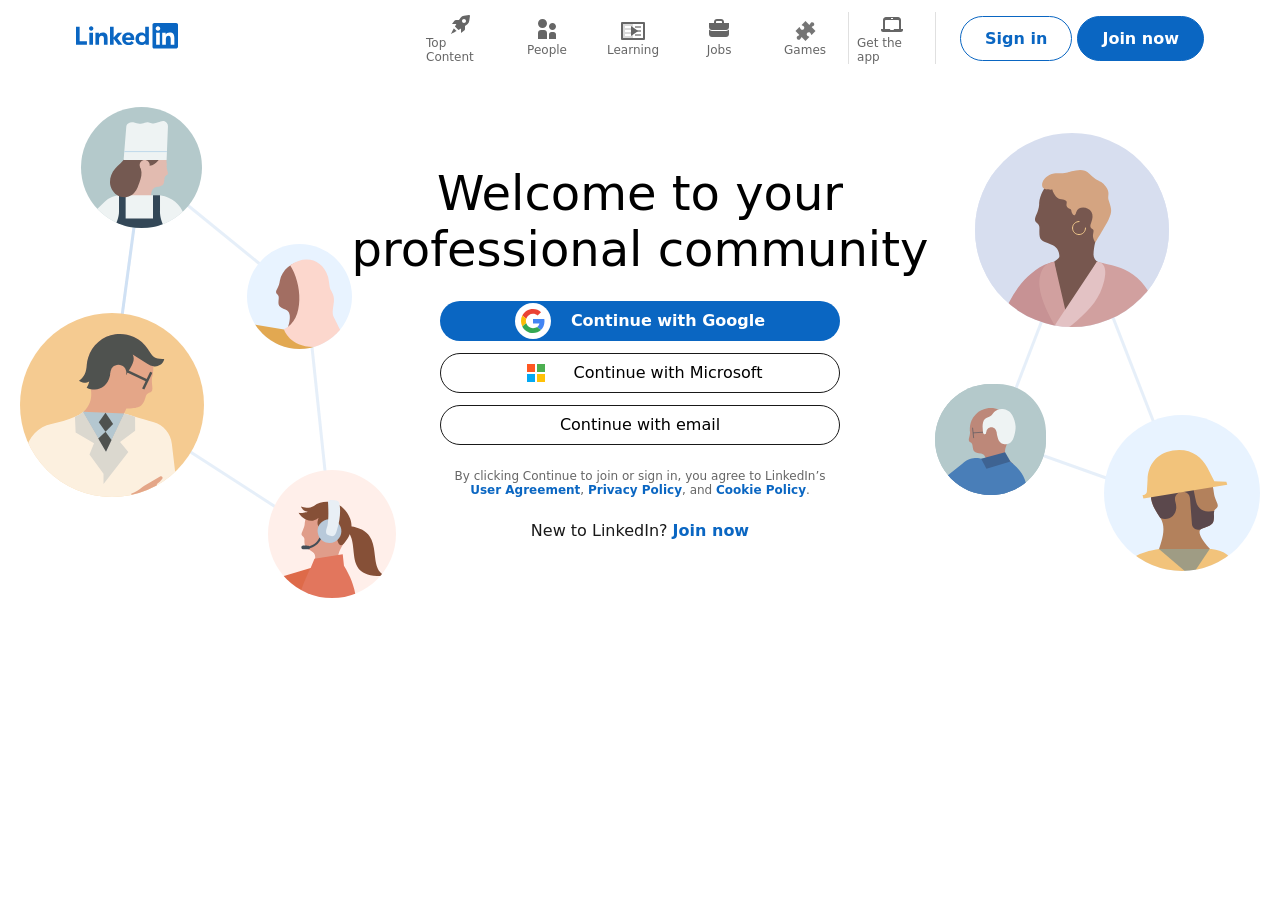
==== index.html @ 28aed693 "navbar and hero section created" ====
<!DOCTYPE html>
<html lang="en">

<head>
    <meta charset="UTF-8">
    <meta name="viewport" content="width=device-width, initial-scale=1.0">
    <title>Login Page</title>
    <link rel="stylesheet" href="style.css">
</head>

<body>
    <div id="header">
        <div id="navBar">
            <a href="#" id="logo">
                <svg xmlns="http://www.w3.org/2000/svg" xmlns:xlink="http://www.w3.org/1999/xlink" viewBox="0 0 84 21"
                    preserveAspectRatio="xMinYMin meet" version="1.1" focusable="false" aria-busy="false"
                    style="width: 102px;">
                    <g class="inbug" stroke="none" stroke-width="1" fill="none" fill-rule="evenodd">
                        <path
                            d="M19.479,0 L1.583,0 C0.727,0 0,0.677 0,1.511 L0,19.488 C0,20.323 0.477,21 1.333,21 L19.229,21 C20.086,21 21,20.323 21,19.488 L21,1.511 C21,0.677 20.336,0 19.479,0"
                            class="bug-text-color" transform="translate(63.000000, 0.000000)"></path>
                        <path
                            d="M82.479,0 L64.583,0 C63.727,0 63,0.677 63,1.511 L63,19.488 C63,20.323 63.477,21 64.333,21 L82.229,21 C83.086,21 84,20.323 84,19.488 L84,1.511 C84,0.677 83.336,0 82.479,0 Z M71,8 L73.827,8 L73.827,9.441 L73.858,9.441 C74.289,8.664 75.562,7.875 77.136,7.875 C80.157,7.875 81,9.479 81,12.45 L81,18 L78,18 L78,12.997 C78,11.667 77.469,10.5 76.227,10.5 C74.719,10.5 74,11.521 74,13.197 L74,18 L71,18 L71,8 Z M66,18 L69,18 L69,8 L66,8 L66,18 Z M69.375,4.5 C69.375,5.536 68.536,6.375 67.5,6.375 C66.464,6.375 65.625,5.536 65.625,4.5 C65.625,3.464 66.464,2.625 67.5,2.625 C68.536,2.625 69.375,3.464 69.375,4.5 Z"
                            class="background" fill="currentColor"></path>
                    </g>
                    <g class="linkedin-text">
                        <path
                            d="M60,18 L57.2,18 L57.2,16.809 L57.17,16.809 C56.547,17.531 55.465,18.125 53.631,18.125 C51.131,18.125 48.978,16.244 48.978,13.011 C48.978,9.931 51.1,7.875 53.725,7.875 C55.35,7.875 56.359,8.453 56.97,9.191 L57,9.191 L57,3 L60,3 L60,18 Z M54.479,10.125 C52.764,10.125 51.8,11.348 51.8,12.974 C51.8,14.601 52.764,15.875 54.479,15.875 C56.196,15.875 57.2,14.634 57.2,12.974 C57.2,11.268 56.196,10.125 54.479,10.125 L54.479,10.125 Z"
                            fill="currentColor"></path>
                        <path
                            d="M47.6611,16.3889 C46.9531,17.3059 45.4951,18.1249 43.1411,18.1249 C40.0001,18.1249 38.0001,16.0459 38.0001,12.7779 C38.0001,9.8749 39.8121,7.8749 43.2291,7.8749 C46.1801,7.8749 48.0001,9.8129 48.0001,13.2219 C48.0001,13.5629 47.9451,13.8999 47.9451,13.8999 L40.8311,13.8999 L40.8481,14.2089 C41.0451,15.0709 41.6961,16.1249 43.1901,16.1249 C44.4941,16.1249 45.3881,15.4239 45.7921,14.8749 L47.6611,16.3889 Z M45.1131,11.9999 C45.1331,10.9449 44.3591,9.8749 43.1391,9.8749 C41.6871,9.8749 40.9121,11.0089 40.8311,11.9999 L45.1131,11.9999 Z"
                            fill="currentColor"></path>
                        <polygon fill="currentColor"
                            points="38 8 34.5 8 31 12 31 3 28 3 28 18 31 18 31 13 34.699 18 38.241 18 34 12.533"></polygon>
                        <path
                            d="M16,8 L18.827,8 L18.827,9.441 L18.858,9.441 C19.289,8.664 20.562,7.875 22.136,7.875 C25.157,7.875 26,9.792 26,12.45 L26,18 L23,18 L23,12.997 C23,11.525 22.469,10.5 21.227,10.5 C19.719,10.5 19,11.694 19,13.197 L19,18 L16,18 L16,8 Z"
                            fill="currentColor"></path>
                        <path
                            d="M11,18 L14,18 L14,8 L11,8 L11,18 Z M12.501,6.3 C13.495,6.3 14.3,5.494 14.3,4.5 C14.3,3.506 13.495,2.7 12.501,2.7 C11.508,2.7 10.7,3.506 10.7,4.5 C10.7,5.494 11.508,6.3 12.501,6.3 Z"
                            fill="currentColor"></path>
                        <polygon fill="currentColor" points="3 3 0 3 0 18 9 18 9 15 3 15"></polygon>
                    </g>
                </svg>
            </a>
    
            <div class="nav_cta">
                <nav>
                    <ul>
                        <li>
                            <a href="">
                                <svg xmlns="http://www.w3.org/2000/svg" viewBox="0 0 24 24" id="rocket-medium"
                                    aria-hidden="true" role="none" data-supported-dps="24x24" fill="currentColor"
                                    focusable="false" aria-busy="false" height="24">
                                    <path
                                        d="M19.88 3.01l-4.9.72a4.71 4.71 0 00-3.18 1.84L9.98 7.99H7c-.63 0-1.22.3-1.6.8L3 11.99h4.35c-.43.77-.91 1.64-1.4 2.54l3.5 3.5c.91-.5 1.78-.98 2.55-1.42v4.38l3.2-2.4c.5-.38.8-.97.8-1.6v-3.02l2.4-1.8a4.672 4.672 0 001.84-3.18l.74-4.87c.08-.65-.47-1.2-1.12-1.12zM15 10.98c-1.1 0-2-.9-2-2s.9-2 2-2 2 .9 2 2-.9 2-2 2zm-10.04 5.4l2.65 2.65c-2.92 1.58-5.64 2.99-5.64 2.99s1.41-2.72 2.98-5.65z">
                                    </path>
                                </svg>
                                <span>Top Content</span>
                            </a>
                        </li>
    
                        <li>
                            <a href="">
                                <svg xmlns="http://www.w3.org/2000/svg" width="18" height="20" fill="none" focusable="false"
                                    aria-busy="false">
                                    <path
                                        d="M9 14v6H0v-6c0-1.7 1.3-3 3-3h3c1.7 0 3 1.3 3 3Zm5.5-3c1.9 0 3.5-1.6 3.5-3.5S16.4 4 14.5 4 11 5.6 11 7.5s1.6 3.5 3.5 3.5Zm1 2h-2c-1.4 0-2.5 1.1-2.5 2.5V20h7v-4.5c0-1.4-1.1-2.5-2.5-2.5ZM4.5 0C2 0 0 2 0 4.5S2 9 4.5 9 9 7 9 4.5 7 0 4.5 0Z"
                                        fill="currentColor"></path>
                                </svg>
                                <span>People</span>
                            </a>
                        </li>
    
                        <li>
                            <a href="">
                                <svg xmlns="http://www.w3.org/2000/svg" width="24" height="24" fill="none" focusable="false"
                                    aria-busy="false">
                                    <path fill-rule="evenodd" clip-rule="evenodd"
                                        d="M23 3H1a1 1 0 0 0-1 1v16a1 1 0 0 0 1 1h22a1 1 0 0 0 1-1V4a1 1 0 0 0-1-1ZM2 19h20V5H2v14Z"
                                        fill="currentColor"></path>
                                    <path fill-rule="evenodd" clip-rule="evenodd"
                                        d="M4 9h6V7H4v2Zm0 4h6v-2H4v2Zm0 4h6v-2H4v2Zm-2 2h10V5H2v14Z" fill="currentColor"
                                        fill-opacity=".25"></path>
                                    <path fill-rule="evenodd" clip-rule="evenodd"
                                        d="M14 9h6V7h-6v2Zm0 4h6v-2h-6v2Zm6 4h-6v-2h6v2Z" fill="currentColor"
                                        fill-opacity=".6">
                                    </path>
                                    <path fill-rule="evenodd" clip-rule="evenodd"
                                        d="M10 7.534v8.933a.28.28 0 0 0 .439.23l6.433-4.436A.307.307 0 0 0 17 12a.305.305 0 0 0-.128-.26l-6.433-4.437a.28.28 0 0 0-.439.23Z"
                                        fill="currentColor"></path>
                                </svg>
                                <span>Learning</span>
                            </a>
                        </li>
    
                        <li>
                            <a href="">
                                <svg xmlns="http://www.w3.org/2000/svg" width="20" height="18" fill="none" focusable="false"
                                    aria-busy="false">
                                    <path
                                        d="M15 4V3c0-1.7-1.3-3-3-3H8C6.3 0 5 1.3 5 3v1H0v4c0 1.7 1.3 3 3 3h14c1.7 0 3-1.3 3-3V4h-5ZM7 3c0-.6.4-1 1-1h4c.6 0 1 .4 1 1v1H7V3Zm10 9c1.2 0 2.3-.5 3-1.4V15c0 1.7-1.3 3-3 3H3c-1.7 0-3-1.3-3-3v-4.4c.7.9 1.8 1.4 3 1.4h14Z"
                                        fill="currentColor"></path>
                                </svg>
                                <span>Jobs</span>
                            </a>
                        </li>
    
                        <li>
                            <a href="">
                                <svg xmlns="http://www.w3.org/2000/svg" width="21" height="20" viewBox="0 0 21 20"
                                    fill="none" focusable="false" aria-busy="false">
                                    <path
                                        d="M12.3446 11.8441C12.718 11.4706 13.2378 11.2385 13.8081 11.2385C14.7569 11.2385 15.5543 11.8744 15.8015 12.7424C15.9328 13.2117 16.2305 13.6155 16.6191 13.8829L20.5 10.002L16.6191 6.12114L16.6797 6.03534C16.9471 5.68712 17.3256 5.42469 17.7597 5.30357C18.6277 5.05629 19.2636 4.25891 19.2636 3.31013C19.2636 2.73986 19.0314 2.22005 18.658 1.8466C18.2845 1.47314 17.7647 1.241 17.1944 1.241C16.2456 1.241 15.4483 1.87688 15.201 2.74491C15.0799 3.17892 14.8174 3.55742 14.4692 3.8249L14.3834 3.88546L10.4975 -0.000488281L6.61658 3.88041C6.8891 4.27405 7.28779 4.56676 7.75713 4.70302C8.62516 4.95031 9.26104 5.74768 9.26104 6.69646C9.26104 7.26673 9.02889 7.78654 8.65544 8.16C8.28198 8.53345 7.76218 8.7656 7.1919 8.7656C6.24312 8.7656 5.44575 8.12971 5.19846 7.26169C5.06725 6.79234 4.76949 6.38861 4.3809 6.12114L0.5 9.99699L4.3809 13.8779L4.32034 13.9637C4.05286 14.3119 3.67436 14.5743 3.24035 14.6954C2.37232 14.9427 1.73644 15.7401 1.73644 16.6889C1.73644 17.2592 1.96858 17.779 2.34204 18.1524C2.71549 18.5259 3.2353 18.758 3.80558 18.758C4.75435 18.758 5.55173 18.1221 5.79902 17.2541C5.92014 16.8201 6.18256 16.4416 6.53078 16.1741L6.61658 16.1136L10.4975 19.9945L14.3784 16.1136C14.1059 15.7199 13.7072 15.4272 13.2378 15.291C12.3698 15.0437 11.7339 14.2463 11.7339 13.2975C11.7339 12.7272 11.9661 12.2074 12.3395 11.834L12.3446 11.8441Z"
                                        fill="currentColor" fill-opacity=".9"></path>
                                </svg>
                                <span>Games</span>
                            </a>
                        </li>
    
                        <li>
                            <a href="">
                                <svg xmlns="http://www.w3.org/2000/svg" viewBox="0 0 24 24" id="laptop-medium"
                                    data-supported-dps="24x24" fill="currentColor" focusable="false" class="lazy-loaded"
                                    aria-busy="false">
                                    <path
                                        d="M21 17V8c0-1.66-1.34-3-3-3H6C4.34 5 3 6.34 3 8v9H1v1c0 1.1.9 2 2 2h18c1.1 0 2-.9 2-2v-1h-2zM11 6h2v1h-2V6zm8 11h-5c0 .55-.45 1-1 1h-2c-.55 0-1-.45-1-1H5V9c0-.55.45-1 1-1h12c.55 0 1 .45 1 1v8z">
                                    </path>
                                </svg>
                                <span>Get the app</span>
                            </a>
                        </li>
                    </ul>
                </nav>
    
                <div class="ctaButtons">
                    <a href="">
                        <button class="signinBtn">Sign in</button>
                    </a>
                    <a href="">
                        <button class="joinBtn">Join now</button>
                    </a>
                </div>
            </div>
        </div>
    </div>

    <main>
        <section id="heroSection">
            <div class="heroContent">
                <h1>Welcome to your professional community</h1>

                <ul class="loginButtons">
                    <li>
                        <a href="">
                            <button>
                                <div class="googleIcon">
                                    <svg version="1.1" xmlns="http://www.w3.org/2000/svg" viewBox="0 0 48 48"
                                        class="LgbsSe-Bz112c">
                                        <g>
                                            <path fill="#EA4335"
                                                d="M24 9.5c3.54 0 6.71 1.22 9.21 3.6l6.85-6.85C35.9 2.38 30.47 0 24 0 14.62 0 6.51 5.38 2.56 13.22l7.98 6.19C12.43 13.72 17.74 9.5 24 9.5z">
                                            </path>
                                            <path fill="#4285F4"
                                                d="M46.98 24.55c0-1.57-.15-3.09-.38-4.55H24v9.02h12.94c-.58 2.96-2.26 5.48-4.78 7.18l7.73 6c4.51-4.18 7.09-10.36 7.09-17.65z">
                                            </path>
                                            <path fill="#FBBC05"
                                                d="M10.53 28.59c-.48-1.45-.76-2.99-.76-4.59s.27-3.14.76-4.59l-7.98-6.19C.92 16.46 0 20.12 0 24c0 3.88.92 7.54 2.56 10.78l7.97-6.19z">
                                            </path>
                                            <path fill="#34A853"
                                                d="M24 48c6.48 0 11.93-2.13 15.89-5.81l-7.73-6c-2.15 1.45-4.92 2.3-8.16 2.3-6.26 0-11.57-4.22-13.47-9.91l-7.98 6.19C6.51 42.62 14.62 48 24 48z">
                                            </path>
                                            <path fill="none" d="M0 0h48v48H0z"></path>
                                        </g>
                                    </svg>
                                </div>
                                <span>Continue with Google</span>
                            </button>
                        </a>
                    </li>
                    
                    <li>
                        <a href="">
                            <button>
                                <div class="googleIcon">
                                    <svg xmlns="http://www.w3.org/2000/svg" x="0px" y="0px" width="100" height="100"
                                        viewBox="0 0 48 48">
                                        <path fill="#ff5722" d="M6 6H22V22H6z" transform="rotate(-180 14 14)"></path>
                                        <path fill="#4caf50" d="M26 6H42V22H26z" transform="rotate(-180 34 14)"></path>
                                        <path fill="#ffc107" d="M26 26H42V42H26z" transform="rotate(-180 34 34)"></path>
                                        <path fill="#03a9f4" d="M6 26H22V42H6z" transform="rotate(-180 14 34)"></path>
                                    </svg>
                                </div>
                                <span>Continue with Microsoft</span>
                            </button>
                        </a>
                    </li>
    
                    <li>
                        <a href="">
                            <button>
                                <span>Continue with email</span>
                            </button>
                        </a>
                    </li>
                </ul>

                <p class="policyTxt">By clicking Continue to join or sign in, you agree to LinkedIn’s <a href="">User Agreement</a>, <a href="">Privacy Policy</a>, and <a href="">Cookie Policy</a>.</p>
 
                <p class="joinNowTxt">New to LinkedIn? <a href="">Join now</a></p>
            </div>
        </section>
    </main>
</body>

</html>
---- style.css ----
* {
    margin: 0;
    padding: 0;
    box-sizing: border-box;
    font-family: system-ui, -apple-system, BlinkMacSystemFont, 'Segoe UI', Roboto, Oxygen, Ubuntu, Cantarell, 'Open Sans', 'Helvetica Neue', sans-serif;
}

body a {
    text-decoration: none;
}

:root {
    --blue: #0a66c2;
    --blue-hover: #004182;
    --blue-light: #e8f3ff;
    --bg: #f3f2ef;
    --surface: #ffffff;
    --border: #e0e0e0;
    --text: #191919;
    --text-muted: #666666;
    --error: #cc1016;
    --success: #057642;
}

#logo {
    color: var(--blue);
}

#header {
    display: flex;
    align-items: center;
    justify-content: center;
    position: fixed;
    top: 0;
    width: 100vw;
    z-index: 99;
    background-color: var(--surface);
    overflow: hidden;
}

#navBar {
    padding: 12px 0px 16px;
    width: 1128px;
    display: flex;
    align-items: center;
    justify-content: space-between;
}

nav {
    display: flex;
}

nav ul {
    display: flex;
    align-items: center;
    list-style: none;
}

nav ul a svg {
    height: 24px;
    align-self: center;
}

nav ul a {
    display: flex;
    align-items: center;
    justify-content: center;
    flex-direction: column;
    margin: 0px 8px;
    height: 52px;
    width: 70px;
    color: var(--text-muted);
    cursor: pointer;
}

nav ul a:hover {
    color: var(--text);
}

nav ul li:last-child {
    border-left: 1px solid var(--border);
    border-right: 1px solid var(--border);
}

nav li span {
    font-size: 12px;
}

.nav_cta {
    display: flex;
    align-items: center;
}

.ctaButtons {
    margin-left: 24px;
}

.ctaButtons button {
    padding: 12px 24px;
    border-radius: 24px;
    border: 1px solid var(--blue);
    color: var(--blue);
    background-color: var(--surface);
    font-weight: 600;
    font-size: 16px;
    cursor: pointer;
}

.ctaButtons .joinBtn {
    background-color: var(--blue);
    color: var(--surface);
}

.ctaButtons .joinBtn:hover {
    background-color: var(--blue-hover);
}

.ctaButtons .signinBtn:hover {
    background-color: var(--blue-light);
}

main {
    width: 100%;
    margin-top: 80px;
}

#heroSection {
    display: flex;
    flex-direction: column;
    justify-content: center;
    align-items: center;
    min-height: 544px;
    background-image: url(/Assets/heroImgLeft.svg), url(/Assets/heroImgRight.svg);
    background-repeat: no-repeat, no-repeat;
    background-position: 20px center, calc(100% - 20px) center;
}

.heroContent {
    display: flex;
    align-items: center;
    justify-content: center;
    flex-direction: column;
    gap: 24px;
    width: 50%;
    padding: 0 30px;
}

.heroContent h1 {
    font-size: 48px;
    text-align: center;
    font-weight: 400;
}

#heroSection ul {
    list-style: none;
    display: flex;
    flex-direction: column;
    gap: 12px;
}

#heroSection ul li button {
    width: 400px;
    height: 40px;
    font-size: 16px;
    display: flex;
    align-items: center;
    justify-content: center;
    gap: 20px;
    background-color: var(--surface);
    border-radius: 24px;
    border: 1px solid var(--text);
}

#heroSection ul li:first-child button {
    background-color: var(--blue);
    color: var(--surface);
    font-weight: 600;
    border: none;
}

.googleIcon {
    background-color: var(--surface);
    border-radius: 50%;
    width: 36px;
    height: 36px;
    display: flex;
    align-items: center;
    justify-content: center;
}

#heroSection ul li button svg {
    width: 24px;
    height: 24px;
}

.policyTxt {
    font-size: 12px;
    width: 400px;
    text-align: center;
    color: var(--text-muted);
}

.joinNowTxt {
    font-size: 16px;
    width: 400px;
    text-align: center;
    color: var(--text);
}

.policyTxt a,
.joinNowTxt a {
    color: var(--blue);
    font-weight: 600;
}

.policyTxt a:hover,
.joinNowTxt a:hover {
    text-decoration: underline;
}
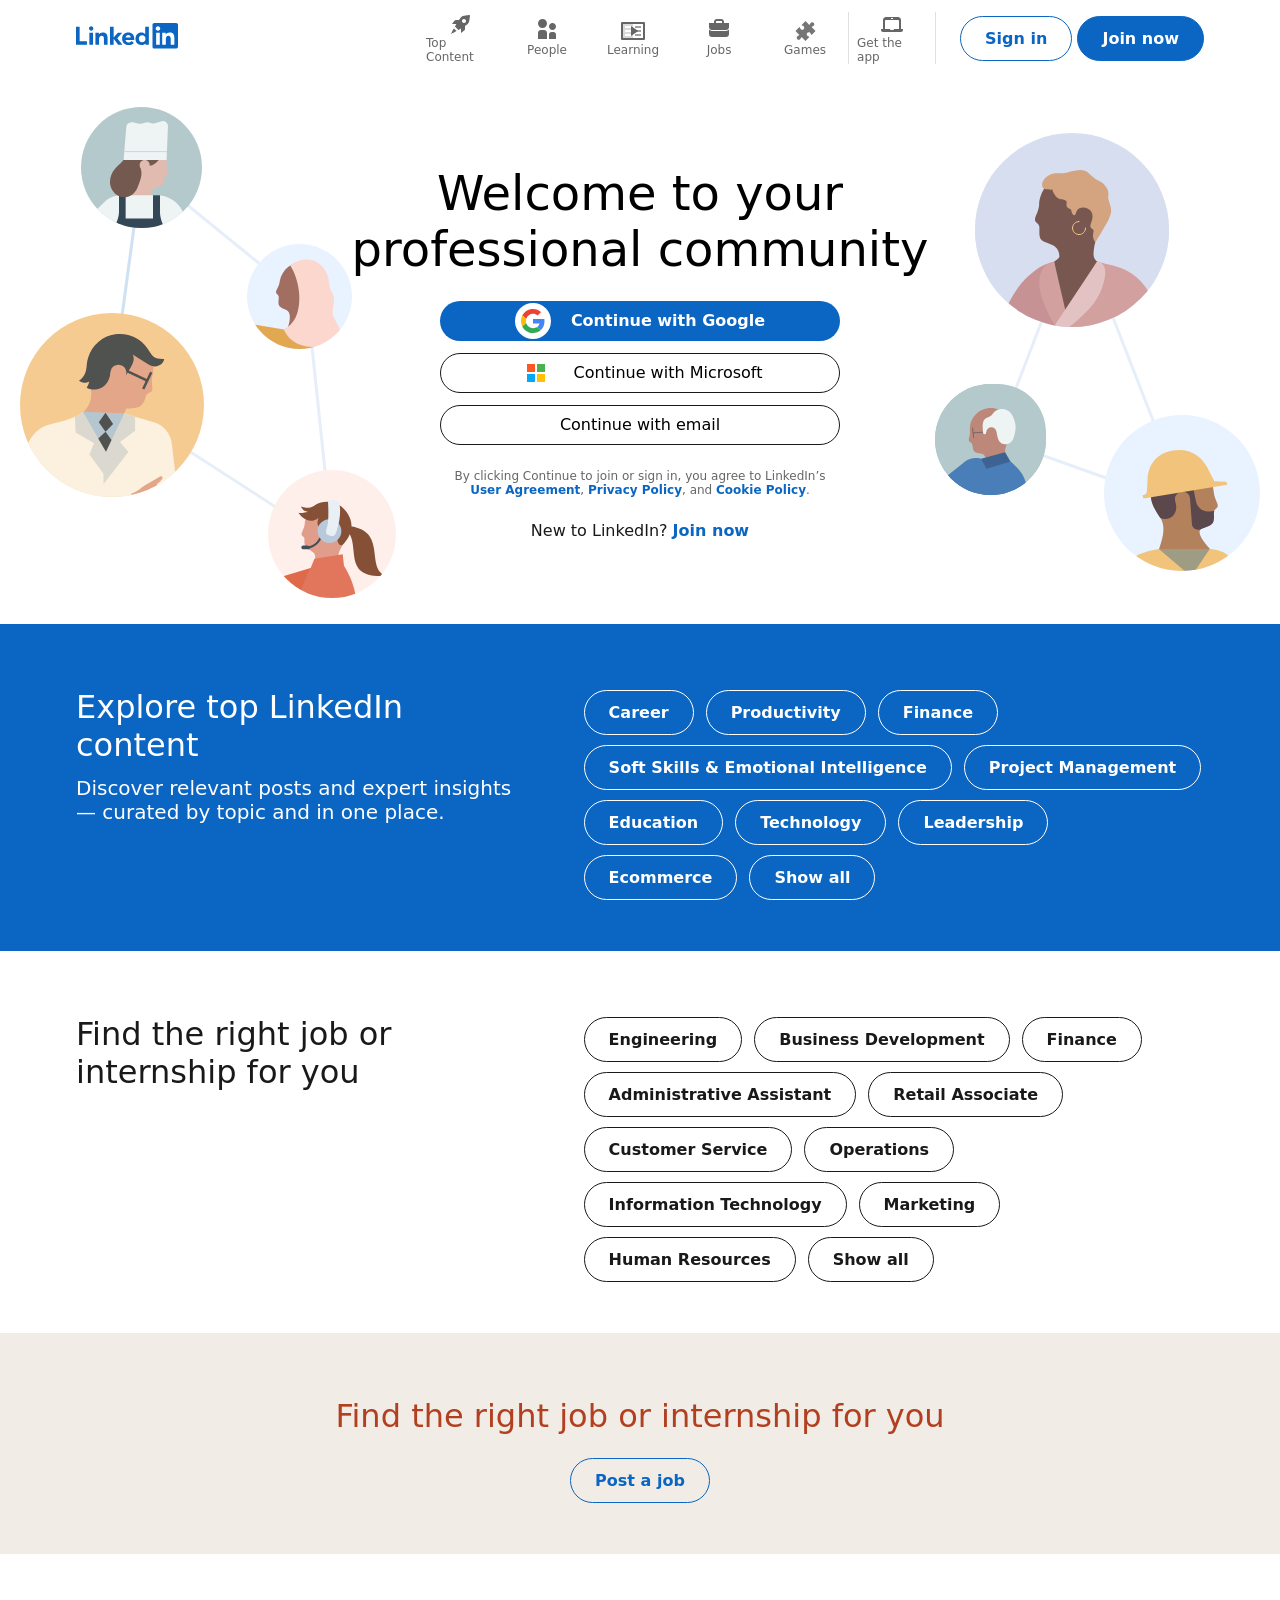
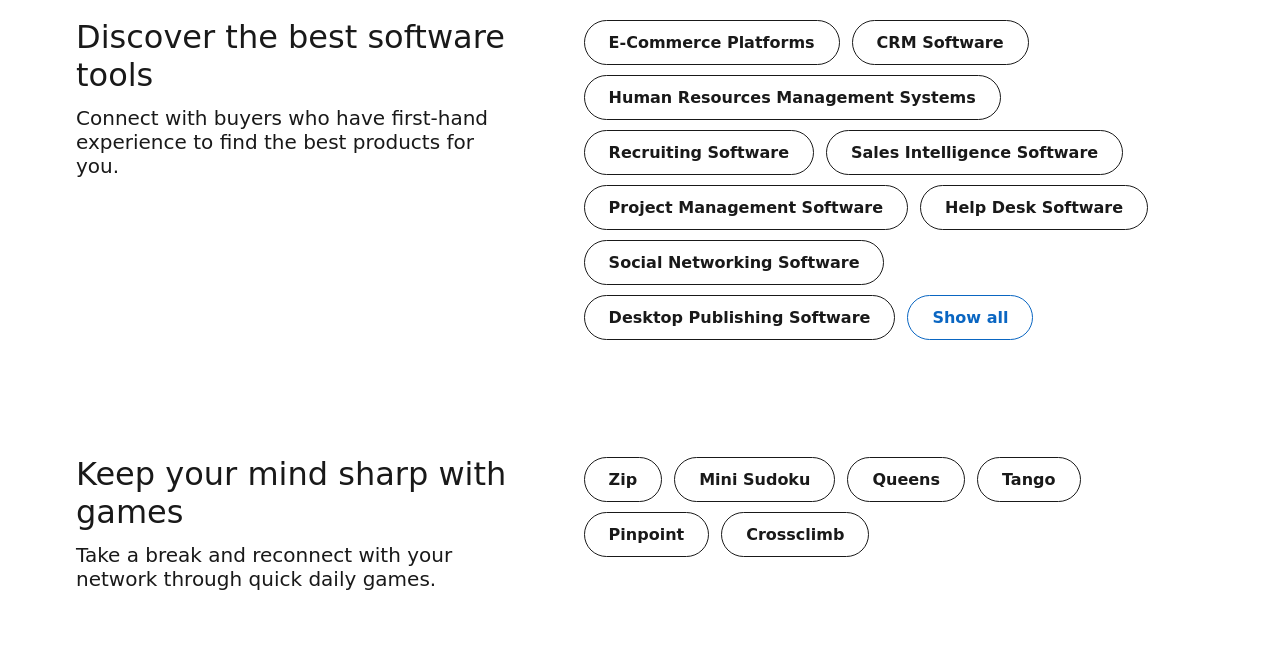
==== commit 6f1a02f9: "some more section added in login page" ====
--- a/index.html
+++ b/index.html
@@ -133,10 +133,10 @@
                 </nav>
     
                 <div class="ctaButtons">
-                    <a href="">
+                    <a href="/Dashboard/dashboard.html">
                         <button class="signinBtn">Sign in</button>
                     </a>
-                    <a href="">
+                    <a href="/Dashboard/dashboard.html">
                         <button class="joinBtn">Join now</button>
                     </a>
                 </div>
@@ -209,6 +209,97 @@
                 <p class="joinNowTxt">New to LinkedIn? <a href="">Join now</a></p>
             </div>
         </section>
+
+        <section id="exploreSecion" class="catogriesSection">
+            <div class="catContent">
+                <div class="catHeadings">
+                    <h2>Explore top LinkedIn content</h2>
+                    <p>Discover relevant posts and expert insights — curated by topic and in one place.</p>
+                </div>
+    
+                <div class="topicPills">
+                    <a href="#"><span>Career</span></a>
+                    <a href="#"><span>Productivity</span></a>
+                    <a href="#"><span>Finance</span></a>
+                    <a href="#"><span>Soft Skills & Emotional Intelligence</span></a>
+                    <a href="#"><span>Project Management</span></a>
+                    <a href="#"><span>Education</span></a>
+                    <a href="#"><span>Technology</span></a>
+                    <a href="#"><span>Leadership</span></a>
+                    <a href="#"><span>Ecommerce</span></a>
+                    <a href="#"><span>Show all</span></a>
+                </div>
+            </div>
+        </section>
+
+        <section id="findJobSecion" class="catogriesSection">
+            <div class="catContent">
+                <div class="catHeadings">
+                    <h2>Find the right job or internship for you</h2>
+                </div>
+    
+                <div class="topicPills">
+                    <a href="#"><span>Engineering</span></a>
+                    <a href="#"><span>Business Development</span></a>
+                    <a href="#"><span>Finance</span></a>
+                    <a href="#"><span>Administrative Assistant</span></a>
+                    <a href="#"><span>Retail Associate</span></a>
+                    <a href="#"><span>Customer Service</span></a>
+                    <a href="#"><span>Operations</span></a>
+                    <a href="#"><span>Information Technology</span></a>
+                    <a href="#"><span>Marketing</span></a>
+                    <a href="#"><span>Human Resources</span></a>
+                    <a href="#"><span>Show all</span></a>
+                </div>
+            </div>
+        </section>
+
+        <section id="postJobSection">
+            <div class="postJobContent">
+                <h2>Find the right job or internship for you</h2>
+                <a href="#"><span>Post a job</span></a>
+            </div>
+        </section>
+
+        <section id="toolsSecion" class="catogriesSection">
+            <div class="catContent">
+                <div class="catHeadings">
+                    <h2>Discover the best software tools</h2>
+                    <p>Connect with buyers who have first-hand experience to find the best products for you.</p>
+                </div>
+    
+                <div class="topicPills">
+                    <a href="#"><span>E-Commerce Platforms</span></a>
+                    <a href="#"><span>CRM Software</span></a>
+                    <a href="#"><span>Human Resources Management Systems</span></a>
+                    <a href="#"><span>Recruiting Software</span></a>
+                    <a href="#"><span>Sales Intelligence Software</span></a>
+                    <a href="#"><span>Project Management Software</span></a>
+                    <a href="#"><span>Help Desk Software</span></a>
+                    <a href="#"><span>Social Networking Software</span></a>
+                    <a href="#"><span>Desktop Publishing Software</span></a>
+                    <a href="#"><span>Show all</span></a>
+                </div>
+            </div>
+        </section>
+
+        <section id="gamesSecion" class="catogriesSection">
+            <div class="catContent">
+                <div class="catHeadings">
+                    <h2>Keep your mind sharp with games</h2>
+                    <p>Take a break and reconnect with your network through quick daily games.</p>
+                </div>
+    
+                <div class="topicPills">
+                    <a href="#"><span>Zip</span></a>
+                    <a href="#"><span>Mini Sudoku</span></a>
+                    <a href="#"><span>Queens</span></a>
+                    <a href="#"><span>Tango</span></a>
+                    <a href="#"><span>Pinpoint</span></a>
+                    <a href="#"><span>Crossclimb</span></a>
+                </div>
+            </div>
+        </section>
     </main>
 </body>
 
--- a/style.css
+++ b/style.css
@@ -13,13 +13,12 @@
     --blue: #0a66c2;
     --blue-hover: #004182;
     --blue-light: #e8f3ff;
-    --bg: #f3f2ef;
+    --bg: #f1ece5;
     --surface: #ffffff;
     --border: #e0e0e0;
     --text: #191919;
     --text-muted: #666666;
-    --error: #cc1016;
-    --success: #057642;
+    --red-text: #b24020 ;
 }
 
 #logo {
@@ -216,4 +215,110 @@
 .policyTxt a:hover,
 .joinNowTxt a:hover {
     text-decoration: underline;
-}+}
+
+.catContent{
+    display: flex;
+    align-items: baseline;
+    justify-content: space-between;
+    max-width: 1128px;
+    margin: auto;
+    padding: 64px 0;
+    flex-wrap: wrap;
+    font-size: 16px;
+}
+
+.catogriesSection{
+    background-color: var(--surface);
+    color: var(--text);
+}
+
+#exploreSecion{
+    background-color: var(--blue);
+    color: var(--surface);
+}
+
+.catHeadings{
+    width: 45%;
+    padding-right: 72px;
+}
+
+.catHeadings > h2{
+    font-size: 32px;
+    font-weight: 400;
+}
+
+.catHeadings > p{
+    font-size: 20px;
+    margin-top: 12px;
+}
+
+.topicPills{
+    width: 55%;
+    display: flex;
+    flex-wrap: wrap;
+    row-gap: 36px;
+    column-gap: 12px;
+}
+
+.topicPills span{
+    padding: 12px 24px;
+    border: 1px solid var(--text);
+    border-radius: 24px;
+    color: var(--text);
+    font-weight: 600;
+}
+
+#exploreSecion span{
+    color: var(--surface);
+    border-color: var(--surface);
+}
+
+.topicPills span:hover{
+    background-color: rgba(0, 0, 0, 0.04);
+    color: var(--text);
+    text-shadow: 0 0 0.6px currentColor;
+}
+
+#exploreSecion span:hover{
+    background-color: rgba(255, 255, 255, 0.1);
+}
+
+#postJobSection{
+    background-color: var(--bg);
+}
+
+.postJobContent{
+    margin: auto;
+    max-width: 1128px;
+    display: flex;
+    justify-content: center;
+    align-items: center;
+    flex-direction: column;
+    padding: 64px 0;
+    gap: 36px;
+}
+
+.postJobContent h2{
+    font-size: 32px;
+    color: var(--red-text);
+    font-weight: 400;
+}
+
+.postJobContent span{
+    padding: 12px 24px;
+    border: 1px solid var(--blue);
+    border-radius: 24px;
+    color: var(--blue);
+    font-weight: 600;
+}
+
+.postJobContent span:hover{
+    background-color: var(--blue-light);
+}
+
+#toolsSecion .topicPills a:last-child span{
+    color: var(--blue);
+    border-color: var(--blue);
+}
+
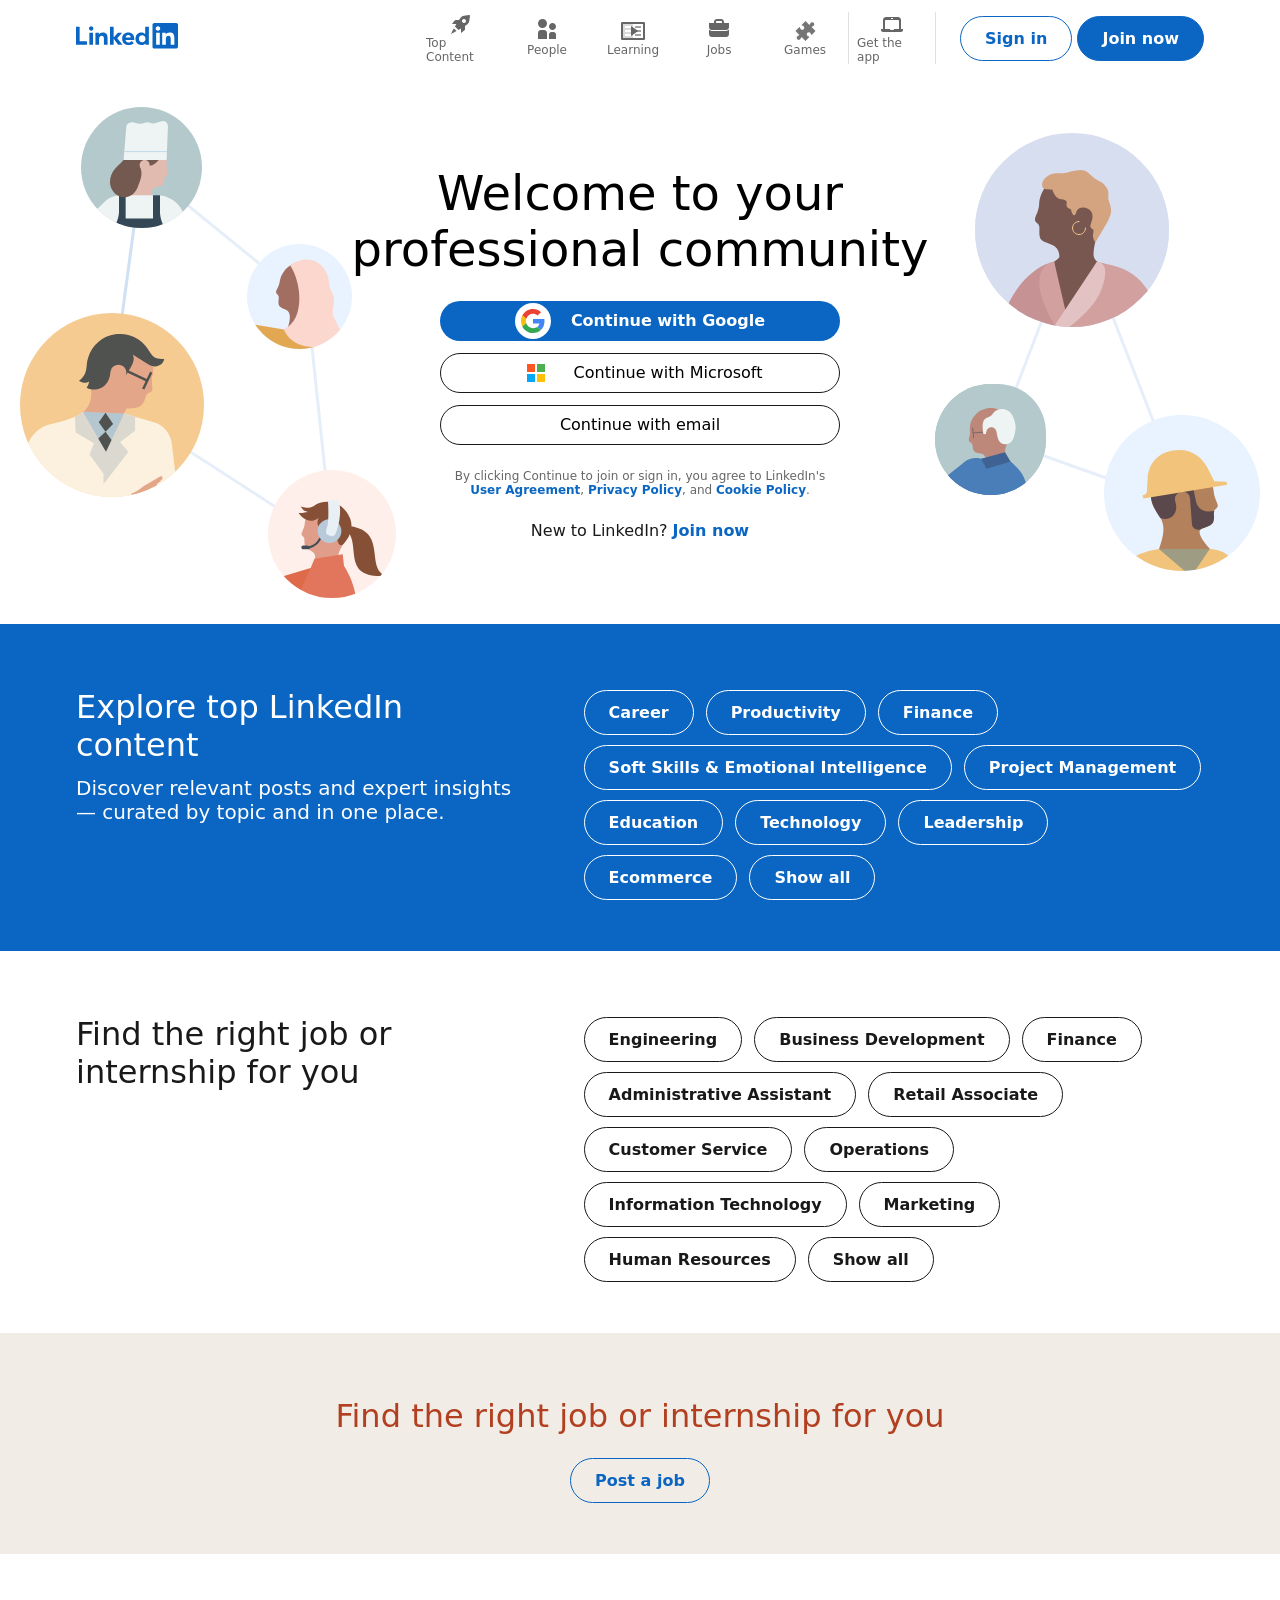
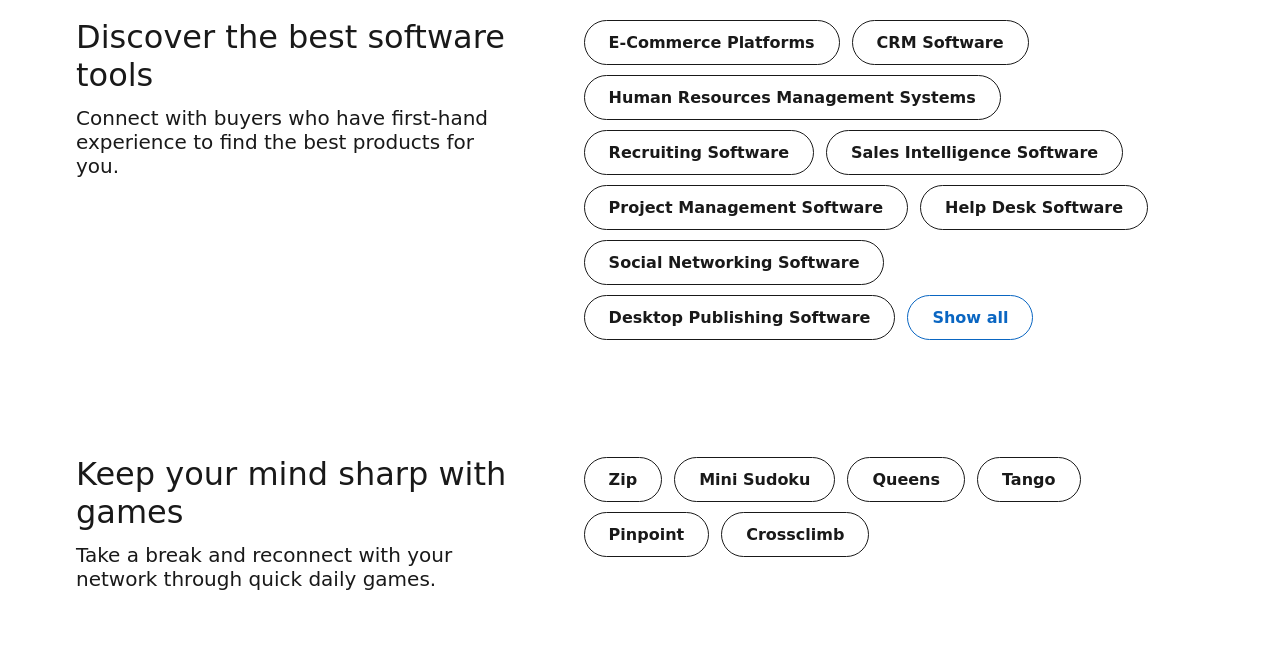
==== commit f639bdfc: "join now page created" ====
--- a/index.html
+++ b/index.html
@@ -133,10 +133,10 @@
                 </nav>
     
                 <div class="ctaButtons">
-                    <a href="/Dashboard/dashboard.html">
+                    <a href="./Dashboard/dashboard.html">
                         <button class="signinBtn">Sign in</button>
                     </a>
-                    <a href="/Dashboard/dashboard.html">
+                    <a href="./Join now page/signUpPage.html">
                         <button class="joinBtn">Join now</button>
                     </a>
                 </div>
@@ -151,7 +151,7 @@
 
                 <ul class="loginButtons">
                     <li>
-                        <a href="">
+                        <a href="./Dashboard/dashboard.html">
                             <button>
                                 <div class="googleIcon">
                                     <svg version="1.1" xmlns="http://www.w3.org/2000/svg" viewBox="0 0 48 48"
@@ -179,7 +179,7 @@
                     </li>
                     
                     <li>
-                        <a href="">
+                        <a href="./Dashboard/dashboard.html">
                             <button>
                                 <div class="googleIcon">
                                     <svg xmlns="http://www.w3.org/2000/svg" x="0px" y="0px" width="100" height="100"
@@ -196,7 +196,7 @@
                     </li>
     
                     <li>
-                        <a href="">
+                        <a href="./Dashboard/dashboard.html">
                             <button>
                                 <span>Continue with email</span>
                             </button>
@@ -204,9 +204,9 @@
                     </li>
                 </ul>
 
-                <p class="policyTxt">By clicking Continue to join or sign in, you agree to LinkedIn’s <a href="">User Agreement</a>, <a href="">Privacy Policy</a>, and <a href="">Cookie Policy</a>.</p>
+                <p class="policyTxt">By clicking Continue to join or sign in, you agree to LinkedIn's <a href="">User Agreement</a>, <a href="">Privacy Policy</a>, and <a href="">Cookie Policy</a>.</p>
  
-                <p class="joinNowTxt">New to LinkedIn? <a href="">Join now</a></p>
+                <p class="joinNowTxt">New to LinkedIn? <a href="./Join now page/signUpPage.html">Join now</a></p>
             </div>
         </section>
 
--- a/style.css
+++ b/style.css
@@ -168,6 +168,7 @@
     background-color: var(--surface);
     border-radius: 24px;
     border: 1px solid var(--text);
+    cursor: pointer;
 }
 
 #heroSection ul li:first-child button {
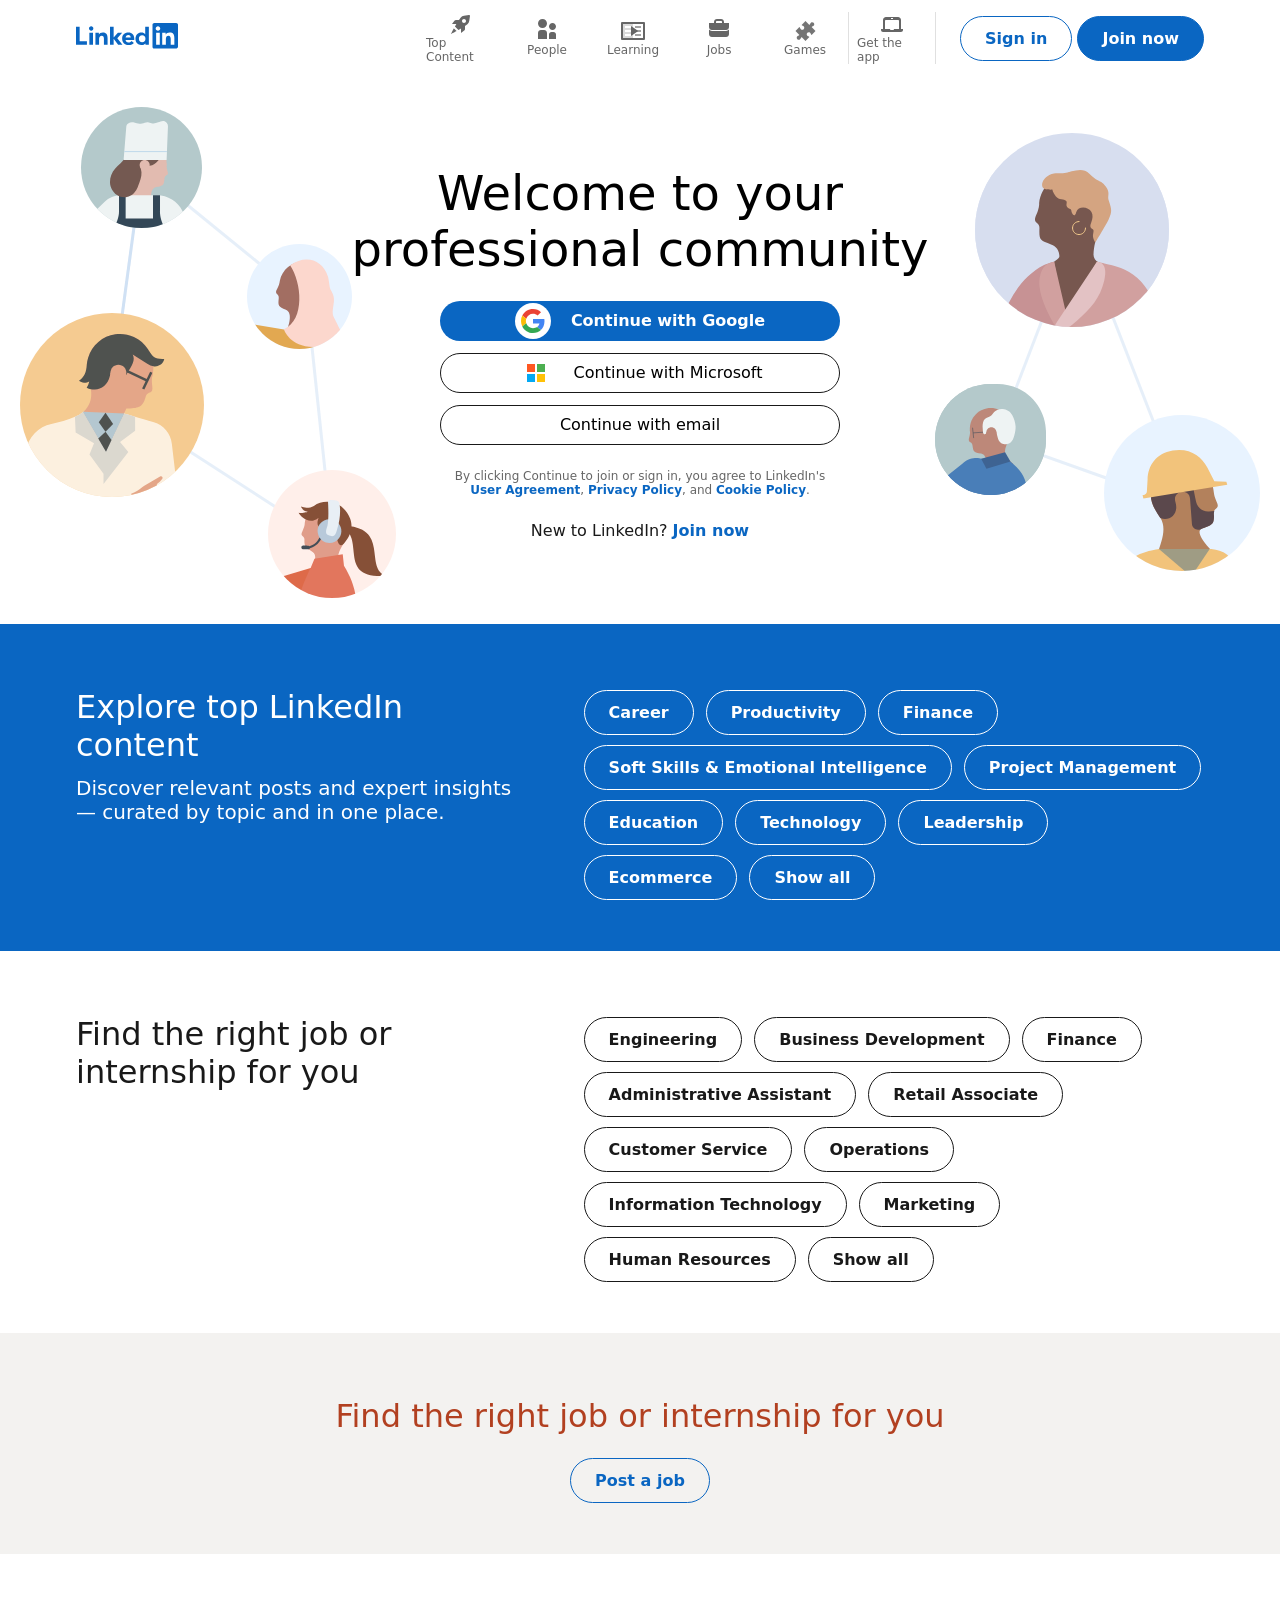
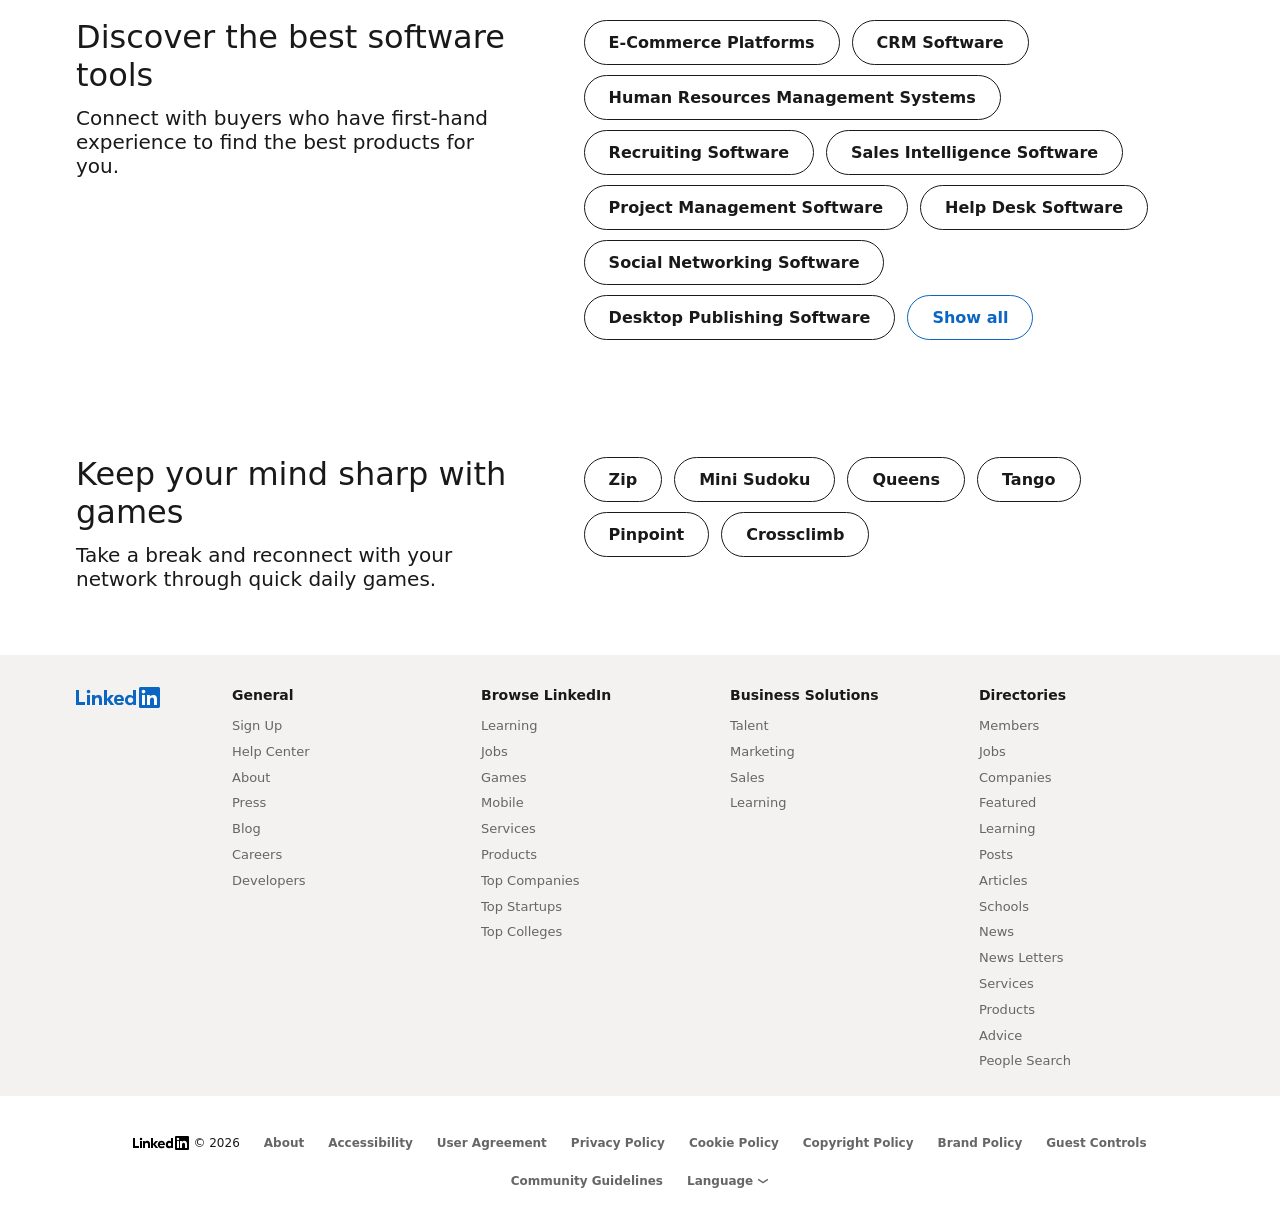
==== commit 49502c10: "footer added" ====
--- a/index.html
+++ b/index.html
@@ -31,7 +31,8 @@
                             d="M47.6611,16.3889 C46.9531,17.3059 45.4951,18.1249 43.1411,18.1249 C40.0001,18.1249 38.0001,16.0459 38.0001,12.7779 C38.0001,9.8749 39.8121,7.8749 43.2291,7.8749 C46.1801,7.8749 48.0001,9.8129 48.0001,13.2219 C48.0001,13.5629 47.9451,13.8999 47.9451,13.8999 L40.8311,13.8999 L40.8481,14.2089 C41.0451,15.0709 41.6961,16.1249 43.1901,16.1249 C44.4941,16.1249 45.3881,15.4239 45.7921,14.8749 L47.6611,16.3889 Z M45.1131,11.9999 C45.1331,10.9449 44.3591,9.8749 43.1391,9.8749 C41.6871,9.8749 40.9121,11.0089 40.8311,11.9999 L45.1131,11.9999 Z"
                             fill="currentColor"></path>
                         <polygon fill="currentColor"
-                            points="38 8 34.5 8 31 12 31 3 28 3 28 18 31 18 31 13 34.699 18 38.241 18 34 12.533"></polygon>
+                            points="38 8 34.5 8 31 12 31 3 28 3 28 18 31 18 31 13 34.699 18 38.241 18 34 12.533">
+                        </polygon>
                         <path
                             d="M16,8 L18.827,8 L18.827,9.441 L18.858,9.441 C19.289,8.664 20.562,7.875 22.136,7.875 C25.157,7.875 26,9.792 26,12.45 L26,18 L23,18 L23,12.997 C23,11.525 22.469,10.5 21.227,10.5 C19.719,10.5 19,11.694 19,13.197 L19,18 L16,18 L16,8 Z"
                             fill="currentColor"></path>
@@ -42,7 +43,7 @@
                     </g>
                 </svg>
             </a>
-    
+
             <div class="nav_cta">
                 <nav>
                     <ul>
@@ -58,11 +59,11 @@
                                 <span>Top Content</span>
                             </a>
                         </li>
-    
-                        <li>
-                            <a href="">
-                                <svg xmlns="http://www.w3.org/2000/svg" width="18" height="20" fill="none" focusable="false"
-                                    aria-busy="false">
+
+                        <li>
+                            <a href="">
+                                <svg xmlns="http://www.w3.org/2000/svg" width="18" height="20" fill="none"
+                                    focusable="false" aria-busy="false">
                                     <path
                                         d="M9 14v6H0v-6c0-1.7 1.3-3 3-3h3c1.7 0 3 1.3 3 3Zm5.5-3c1.9 0 3.5-1.6 3.5-3.5S16.4 4 14.5 4 11 5.6 11 7.5s1.6 3.5 3.5 3.5Zm1 2h-2c-1.4 0-2.5 1.1-2.5 2.5V20h7v-4.5c0-1.4-1.1-2.5-2.5-2.5ZM4.5 0C2 0 0 2 0 4.5S2 9 4.5 9 9 7 9 4.5 7 0 4.5 0Z"
                                         fill="currentColor"></path>
@@ -70,17 +71,17 @@
                                 <span>People</span>
                             </a>
                         </li>
-    
-                        <li>
-                            <a href="">
-                                <svg xmlns="http://www.w3.org/2000/svg" width="24" height="24" fill="none" focusable="false"
-                                    aria-busy="false">
+
+                        <li>
+                            <a href="">
+                                <svg xmlns="http://www.w3.org/2000/svg" width="24" height="24" fill="none"
+                                    focusable="false" aria-busy="false">
                                     <path fill-rule="evenodd" clip-rule="evenodd"
                                         d="M23 3H1a1 1 0 0 0-1 1v16a1 1 0 0 0 1 1h22a1 1 0 0 0 1-1V4a1 1 0 0 0-1-1ZM2 19h20V5H2v14Z"
                                         fill="currentColor"></path>
                                     <path fill-rule="evenodd" clip-rule="evenodd"
-                                        d="M4 9h6V7H4v2Zm0 4h6v-2H4v2Zm0 4h6v-2H4v2Zm-2 2h10V5H2v14Z" fill="currentColor"
-                                        fill-opacity=".25"></path>
+                                        d="M4 9h6V7H4v2Zm0 4h6v-2H4v2Zm0 4h6v-2H4v2Zm-2 2h10V5H2v14Z"
+                                        fill="currentColor" fill-opacity=".25"></path>
                                     <path fill-rule="evenodd" clip-rule="evenodd"
                                         d="M14 9h6V7h-6v2Zm0 4h6v-2h-6v2Zm6 4h-6v-2h6v2Z" fill="currentColor"
                                         fill-opacity=".6">
@@ -92,11 +93,11 @@
                                 <span>Learning</span>
                             </a>
                         </li>
-    
-                        <li>
-                            <a href="">
-                                <svg xmlns="http://www.w3.org/2000/svg" width="20" height="18" fill="none" focusable="false"
-                                    aria-busy="false">
+
+                        <li>
+                            <a href="">
+                                <svg xmlns="http://www.w3.org/2000/svg" width="20" height="18" fill="none"
+                                    focusable="false" aria-busy="false">
                                     <path
                                         d="M15 4V3c0-1.7-1.3-3-3-3H8C6.3 0 5 1.3 5 3v1H0v4c0 1.7 1.3 3 3 3h14c1.7 0 3-1.3 3-3V4h-5ZM7 3c0-.6.4-1 1-1h4c.6 0 1 .4 1 1v1H7V3Zm10 9c1.2 0 2.3-.5 3-1.4V15c0 1.7-1.3 3-3 3H3c-1.7 0-3-1.3-3-3v-4.4c.7.9 1.8 1.4 3 1.4h14Z"
                                         fill="currentColor"></path>
@@ -104,7 +105,7 @@
                                 <span>Jobs</span>
                             </a>
                         </li>
-    
+
                         <li>
                             <a href="">
                                 <svg xmlns="http://www.w3.org/2000/svg" width="21" height="20" viewBox="0 0 21 20"
@@ -116,7 +117,7 @@
                                 <span>Games</span>
                             </a>
                         </li>
-    
+
                         <li>
                             <a href="">
                                 <svg xmlns="http://www.w3.org/2000/svg" viewBox="0 0 24 24" id="laptop-medium"
@@ -131,7 +132,7 @@
                         </li>
                     </ul>
                 </nav>
-    
+
                 <div class="ctaButtons">
                     <a href="./Dashboard/dashboard.html">
                         <button class="signinBtn">Sign in</button>
@@ -177,7 +178,7 @@
                             </button>
                         </a>
                     </li>
-                    
+
                     <li>
                         <a href="./Dashboard/dashboard.html">
                             <button>
@@ -194,7 +195,7 @@
                             </button>
                         </a>
                     </li>
-    
+
                     <li>
                         <a href="./Dashboard/dashboard.html">
                             <button>
@@ -204,8 +205,9 @@
                     </li>
                 </ul>
 
-                <p class="policyTxt">By clicking Continue to join or sign in, you agree to LinkedIn's <a href="">User Agreement</a>, <a href="">Privacy Policy</a>, and <a href="">Cookie Policy</a>.</p>
- 
+                <p class="policyTxt">By clicking Continue to join or sign in, you agree to LinkedIn's <a href="">User
+                        Agreement</a>, <a href="">Privacy Policy</a>, and <a href="">Cookie Policy</a>.</p>
+
                 <p class="joinNowTxt">New to LinkedIn? <a href="./Join now page/signUpPage.html">Join now</a></p>
             </div>
         </section>
@@ -216,7 +218,7 @@
                     <h2>Explore top LinkedIn content</h2>
                     <p>Discover relevant posts and expert insights — curated by topic and in one place.</p>
                 </div>
-    
+
                 <div class="topicPills">
                     <a href="#"><span>Career</span></a>
                     <a href="#"><span>Productivity</span></a>
@@ -237,7 +239,7 @@
                 <div class="catHeadings">
                     <h2>Find the right job or internship for you</h2>
                 </div>
-    
+
                 <div class="topicPills">
                     <a href="#"><span>Engineering</span></a>
                     <a href="#"><span>Business Development</span></a>
@@ -267,7 +269,7 @@
                     <h2>Discover the best software tools</h2>
                     <p>Connect with buyers who have first-hand experience to find the best products for you.</p>
                 </div>
-    
+
                 <div class="topicPills">
                     <a href="#"><span>E-Commerce Platforms</span></a>
                     <a href="#"><span>CRM Software</span></a>
@@ -289,7 +291,7 @@
                     <h2>Keep your mind sharp with games</h2>
                     <p>Take a break and reconnect with your network through quick daily games.</p>
                 </div>
-    
+
                 <div class="topicPills">
                     <a href="#"><span>Zip</span></a>
                     <a href="#"><span>Mini Sudoku</span></a>
@@ -301,6 +303,185 @@
             </div>
         </section>
     </main>
+
+    <footer class="siteFooter">
+        <div class="footerWrapper">
+            <div class="footerTop">
+                <div class="footerBrand">
+                    <svg xmlns="http://www.w3.org/2000/svg" xmlns:xlink="http://www.w3.org/1999/xlink" viewBox="0 0 84 21"
+                        preserveAspectRatio="xMinYMin meet" version="1.1" focusable="false" aria-busy="false"
+                        style="width: 84px; color: var(--blue);">
+                        <g class="inbug" stroke="none" stroke-width="1" fill="none" fill-rule="evenodd">
+                            <path
+                                d="M19.479,0 L1.583,0 C0.727,0 0,0.677 0,1.511 L0,19.488 C0,20.323 0.477,21 1.333,21 L19.229,21 C20.086,21 21,20.323 21,19.488 L21,1.511 C21,0.677 20.336,0 19.479,0"
+                                class="bug-text-color" transform="translate(63.000000, 0.000000)" fill="var(--surface)"></path>
+                            <path
+                                d="M82.479,0 L64.583,0 C63.727,0 63,0.677 63,1.511 L63,19.488 C63,20.323 63.477,21 64.333,21 L82.229,21 C83.086,21 84,20.323 84,19.488 L84,1.511 C84,0.677 83.336,0 82.479,0 Z M71,8 L73.827,8 L73.827,9.441 L73.858,9.441 C74.289,8.664 75.562,7.875 77.136,7.875 C80.157,7.875 81,9.479 81,12.45 L81,18 L78,18 L78,12.997 C78,11.667 77.469,10.5 76.227,10.5 C74.719,10.5 74,11.521 74,13.197 L74,18 L71,18 L71,8 Z M66,18 L69,18 L69,8 L66,8 L66,18 Z M69.375,4.5 C69.375,5.536 68.536,6.375 67.5,6.375 C66.464,6.375 65.625,5.536 65.625,4.5 C65.625,3.464 66.464,2.625 67.5,2.625 C68.536,2.625 69.375,3.464 69.375,4.5 Z"
+                                fill="var(--blue)"></path>
+                        </g>
+                        <g class="linkedin-text">
+                            <path
+                                d="M60,18 L57.2,18 L57.2,16.809 L57.17,16.809 C56.547,17.531 55.465,18.125 53.631,18.125 C51.131,18.125 48.978,16.244 48.978,13.011 C48.978,9.931 51.1,7.875 53.725,7.875 C55.35,7.875 56.359,8.453 56.97,9.191 L57,9.191 L57,3 L60,3 L60,18 Z M54.479,10.125 C52.764,10.125 51.8,11.348 51.8,12.974 C51.8,14.601 52.764,15.875 54.479,15.875 C56.196,15.875 57.2,14.634 57.2,12.974 C57.2,11.268 56.196,10.125 54.479,10.125 L54.479,10.125 Z"
+                                fill="currentColor"></path>
+                            <path
+                                d="M47.6611,16.3889 C46.9531,17.3059 45.4951,18.1249 43.1411,18.1249 C40.0001,18.1249 38.0001,16.0459 38.0001,12.7779 C38.0001,9.8749 39.8121,7.8749 43.2291,7.8749 C46.1801,7.8749 48.0001,9.8129 48.0001,13.2219 C48.0001,13.5629 47.9451,13.8999 47.9451,13.8999 L40.8311,13.8999 L40.8481,14.2089 C41.0451,15.0709 41.6961,16.1249 43.1901,16.1249 C44.4941,16.1249 45.3881,15.4239 45.7921,14.8749 L47.6611,16.3889 Z M45.1131,11.9999 C45.1331,10.9449 44.3591,9.8749 43.1391,9.8749 C41.6871,9.8749 40.9121,11.0089 40.8311,11.9999 L45.1131,11.9999 Z"
+                                fill="currentColor"></path>
+                            <polygon fill="currentColor"
+                                points="38 8 34.5 8 31 12 31 3 28 3 28 18 31 18 31 13 34.699 18 38.241 18 34 12.533">
+                            </polygon>
+                            <path
+                                d="M16,8 L18.827,8 L18.827,9.441 L18.858,9.441 C19.289,8.664 20.562,7.875 22.136,7.875 C25.157,7.875 26,9.792 26,12.45 L26,18 L23,18 L23,12.997 C23,11.525 22.469,10.5 21.227,10.5 C19.719,10.5 19,11.694 19,13.197 L19,18 L16,18 L16,8 Z"
+                                fill="currentColor"></path>
+                            <path
+                                d="M11,18 L14,18 L14,8 L11,8 L11,18 Z M12.501,6.3 C13.495,6.3 14.3,5.494 14.3,4.5 C14.3,3.506 13.495,2.7 12.501,2.7 C11.508,2.7 10.7,3.506 10.7,4.5 C10.7,5.494 11.508,6.3 12.501,6.3 Z"
+                                fill="currentColor"></path>
+                            <polygon fill="currentColor" points="3 3 0 3 0 18 9 18 9 15 3 15"></polygon>
+                        </g>
+                    </svg>
+                </div>
+    
+                <div class="footerColumns">
+                    <div class="footerCol">
+                        <h3 class="footerColTitle">General</h3>
+                        <ul class="footerColList">
+                            <li><a href="#" class="footerColLink">Sign Up</a></li>
+                            <li><a href="#" class="footerColLink">Help Center</a></li>
+                            <li><a href="#" class="footerColLink">About</a></li>
+                            <li><a href="#" class="footerColLink">Press</a></li>
+                            <li><a href="#" class="footerColLink">Blog</a></li>
+                            <li><a href="#" class="footerColLink">Careers</a></li>
+                            <li><a href="#" class="footerColLink">Developers</a></li>
+                        </ul>
+                    </div>
+    
+                    <div class="footerCol">
+                        <h3 class="footerColTitle">Browse LinkedIn</h3>
+                        <ul class="footerColList">
+                            <li><a href="#" class="footerColLink">Learning</a></li>
+                            <li><a href="#" class="footerColLink">Jobs</a></li>
+                            <li><a href="#" class="footerColLink">Games</a></li>
+                            <li><a href="#" class="footerColLink">Mobile</a></li>
+                            <li><a href="#" class="footerColLink">Services</a></li>
+                            <li><a href="#" class="footerColLink">Products</a></li>
+                            <li><a href="#" class="footerColLink">Top Companies</a></li>
+                            <li><a href="#" class="footerColLink">Top Startups</a></li>
+                            <li><a href="#" class="footerColLink">Top Colleges</a></li>
+                        </ul>
+                    </div>
+    
+                    <div class="footerCol">
+                        <h3 class="footerColTitle">Business Solutions</h3>
+                        <ul class="footerColList">
+                            <li><a href="#" class="footerColLink">Talent</a></li>
+                            <li><a href="#" class="footerColLink">Marketing</a></li>
+                            <li><a href="#" class="footerColLink">Sales</a></li>
+                            <li><a href="#" class="footerColLink">Learning</a></li>
+                        </ul>
+                    </div>
+    
+                    <div class="footerCol">
+                        <h3 class="footerColTitle">Directories</h3>
+                        <ul class="footerColList">
+                            <li><a href="#" class="footerColLink">Members</a></li>
+                            <li><a href="#" class="footerColLink">Jobs</a></li>
+                            <li><a href="#" class="footerColLink">Companies</a></li>
+                            <li><a href="#" class="footerColLink">Featured</a></li>
+                            <li><a href="#" class="footerColLink">Learning</a></li>
+                            <li><a href="#" class="footerColLink">Posts</a></li>
+                            <li><a href="#" class="footerColLink">Articles</a></li>
+                            <li><a href="#" class="footerColLink">Schools</a></li>
+                            <li><a href="#" class="footerColLink">News</a></li>
+                            <li><a href="#" class="footerColLink">News Letters</a></li>
+                            <li><a href="#" class="footerColLink">Services</a></li>
+                            <li><a href="#" class="footerColLink">Products</a></li>
+                            <li><a href="#" class="footerColLink">Advice</a></li>
+                            <li><a href="#" class="footerColLink">People Search</a></li>
+                        </ul>
+                    </div>
+                </div>
+            </div>
+        </div>
+
+        <footer class="footerBottom">
+            <ul class="footerList">
+                <li class="footerItem">
+                    <div class="footerBrand">
+                        <svg xmlns="http://www.w3.org/2000/svg" viewBox="0 0 56 14" width="56" height="14"
+                            aria-label="LinkedIn" style="color: black;">
+                            <path
+                                d="M22.1 8.2l3.09 3.8h-2.44L20 8.51V12h-2V2h2v5.88L22.54 5h2.55zm-8-3.4A2.71 2.71 0 0011.89 6V5H10v7h2V8.73a1.74 1.74 0 011.66-1.93C14.82 6.8 15 7.94 15 8.73V12h2V8.29c0-2.2-.73-3.49-2.86-3.49zM32 8.66a4.22 4.22 0 010 .44h-5.25v.07a1.79 1.79 0 001.83 1.43 2.51 2.51 0 001.84-.69l1.33 1a4.31 4.31 0 01-3.25 1.29 3.49 3.49 0 01-3.7-3.75 3.58 3.58 0 013.76-3.65C30.44 4.8 32 6.13 32 8.66zm-1.86-.86a1.46 1.46 0 00-1.59-1.4 1.64 1.64 0 00-1.8 1.4zM2 2H0v10h6v-2H2zm36 0h2v10h-1.89v-.7a2.44 2.44 0 01-2 .9 3.41 3.41 0 01-3.31-3.7 3.36 3.36 0 013.3-3.7 2.62 2.62 0 011.9.7zm.15 6.5a1.63 1.63 0 00-1.62-1.85A1.76 1.76 0 0034.9 8.5a1.76 1.76 0 001.63 1.85 1.63 1.63 0 001.62-1.85zM8 1.8A1.27 1.27 0 006.75 3a1.25 1.25 0 002.5 0A1.27 1.27 0 008 1.8zM7 12h2V5H7zM56 1v12a1 1 0 01-1 1H43a1 1 0 01-1-1V1a1 1 0 011-1h12a1 1 0 011 1zM46 5h-2v7h2zm.25-2a1.25 1.25 0 00-2.5 0 1.25 1.25 0 002.5 0zM54 8.29c0-2.2-.73-3.49-2.86-3.49A2.71 2.71 0 0048.89 6V5H47v7h2V8.73a1.74 1.74 0 011.66-1.93C51.82 6.8 52 7.94 52 8.73V12h2z" />
+                        </svg>
+                        <span>© 2026</span>
+                    </div>
+                </li>
+                <li class="footerItem">
+                    <a class="footerLink" href="https://about.linkedin.com" target="_blank">About</a>
+                </li>
+                <li class="footerItem">
+                    <a class="footerLink" href="https://www.linkedin.com/accessibility"
+                        target="_blank">Accessibility</a>
+                </li>
+                <li class="footerItem">
+                    <a class="footerLink" href="https://www.linkedin.com/legal/user-agreement" target="_blank">User
+                        Agreement</a>
+                </li>
+                <li class="footerItem">
+                    <a class="footerLink" href="https://www.linkedin.com/legal/privacy-policy" target="_blank">Privacy
+                        Policy</a>
+                </li>
+                <li class="footerItem">
+                    <a class="footerLink" href="https://www.linkedin.com/legal/cookie-policy" target="_blank">Cookie
+                        Policy</a>
+                </li>
+                <li class="footerItem">
+                    <a class="footerLink" href="https://www.linkedin.com/legal/copyright-policy"
+                        target="_blank">Copyright
+                        Policy</a>
+                </li>
+                <li class="footerItem">
+                    <a class="footerLink" href="https://brand.linkedin.com/policies" target="_blank">Brand Policy</a>
+                </li>
+                <li class="footerItem">
+                    <a class="footerLink" href="https://www.linkedin.com/psettings/guest-controls" target="_blank">Guest
+                        Controls</a>
+                </li>
+                <li class="footerItem">
+                    <a class="footerLink" href="https://www.linkedin.com/legal/professional-community-policies"
+                        target="_blank">Community Guidelines</a>
+                </li>
+                <li class="footerItem">
+                    <div class="langSelector">
+                        <button class="langTriggerBtn">
+                            Language
+                            <svg width="12" height="12" viewBox="0 0 16 16" fill="currentColor" aria-hidden="true">
+                                <path d="M8 9l5.93-4L15 6.54l-6.15 4.2a1.5 1.5 0 01-1.69 0L1 6.54 2.07 5z" />
+                            </svg>
+                        </button>
+                        <div class="langDropdown" id="langDropdown">
+                            <button class="langOptionBtn isSelected">English (English)</button>
+                            <button class="langOptionBtn">العربية (Arabic)</button>
+                            <button class="langOptionBtn">বাংলা (Bangla)</button>
+                            <button class="langOptionBtn">Čeština (Czech)</button>
+                            <button class="langOptionBtn">Deutsch (German)</button>
+                            <button class="langOptionBtn">Español (Spanish)</button>
+                            <button class="langOptionBtn">Français (French)</button>
+                            <button class="langOptionBtn">हिंदी (Hindi)</button>
+                            <button class="langOptionBtn">Italiano (Italian)</button>
+                            <button class="langOptionBtn">日本語 (Japanese)</button>
+                            <button class="langOptionBtn">한국어 (Korean)</button>
+                            <button class="langOptionBtn">Nederlands (Dutch)</button>
+                            <button class="langOptionBtn">Português (Portuguese)</button>
+                            <button class="langOptionBtn">Русский (Russian)</button>
+                            <button class="langOptionBtn">Türkçe (Turkish)</button>
+                            <button class="langOptionBtn">简体中文 (Chinese Simplified)</button>
+                            <button class="langOptionBtn">正體中文 (Chinese Traditional)</button>
+                        </div>
+                    </div>
+                </li>
+            </ul>
+        </footer>
+
+    </footer>
 </body>
 
 </html>
--- a/style.css
+++ b/style.css
@@ -13,7 +13,7 @@
     --blue: #0a66c2;
     --blue-hover: #004182;
     --blue-light: #e8f3ff;
-    --bg: #f1ece5;
+    --bg: #f3f2f0;
     --surface: #ffffff;
     --border: #e0e0e0;
     --text: #191919;
@@ -323,3 +323,172 @@
     border-color: var(--blue);
 }
 
+.siteFooter{
+    display: flex;
+    align-items: center;
+    flex-direction: column;
+    background-color: var(--bg);
+}
+
+.footerWrapper {
+    max-width: 1128px;
+    padding: 32px 0 0;
+    margin: 0 auto;
+    font-family: inherit;
+}
+
+.footerTop {
+    width: 1128px;
+    margin: 0 auto;
+    display: flex;
+    gap: 72px;
+    justify-content: space-between;
+    align-items: flex-start;
+    padding-bottom: 24px;
+}
+
+.footerBottom{
+    width: 100%;
+    background: var(--surface);
+}
+
+.footerColumns {
+    display: grid;
+    grid-template-columns: repeat(4, 1fr);
+    gap: 24px;
+    flex: 1;
+}
+
+.footerCol {
+    display: flex;
+    flex-direction: column;
+    gap: 8px;
+}
+
+.footerColTitle {
+    font-size: 14px;
+    font-weight: 600;
+    color: var(--text);
+    margin: 0 0 4px;
+}
+
+.footerColList {
+    list-style: none;
+    padding: 0;
+    margin: 0;
+    display: flex;
+    flex-direction: column;
+    gap: 4px;
+}
+
+.footerColLink {
+    font-size: 13px;
+    color: var(--text-muted);
+    text-decoration: none;
+    line-height: 1.6;
+    transition: color 0.15s ease;
+}
+
+.footerColLink:hover {
+    color: var(--blue);
+    text-decoration: underline;
+}
+
+
+.footerList {
+    width: 100%;
+    max-width: 1128px;
+    margin: 24px auto 0;
+    list-style: none;
+    padding: 12px 0px 28px;
+    display: flex;
+    flex-wrap: wrap;
+    gap: 16px;
+    justify-content: center;
+    align-items: center;
+}
+
+.footerItem {
+    padding: 4px;
+    display: flex;
+}
+
+.footerLink {
+    font-size: 12px;
+    color: var(--text-muted);
+    text-decoration: none;
+    font-weight: 600;
+    background: none;
+    border: none;
+    cursor: pointer;
+    font-family: inherit;
+}
+
+.footerLink:hover {
+    text-decoration: underline;
+    color: var(--blue);
+}
+
+.footerBrand {
+    display: flex;
+    align-items: center;
+    gap: 4px;
+    font-size: 12px;
+    color: var(--text);
+}
+
+.langSelector {
+    position: relative;
+    display: inline-block;
+}
+
+.langTriggerBtn {
+    font-size: 12px;
+    color: var(--text-muted);
+    font-weight: 600;
+    background: none;
+    border: none;
+    cursor: pointer;
+    font-family: inherit;
+    display: flex;
+    align-items: center;
+    gap: 4px;
+}
+
+.langDropdown {
+    display: none;
+    position: absolute;
+    bottom: 100%;
+    left: 0;
+    background: var(--surface);
+    border-radius: 4px;
+    box-shadow: 0 4px 12px rgba(0, 0, 0, 0.15);
+    min-width: 200px;
+    max-height: 260px;
+    overflow-y: auto;
+    z-index: 100;
+    border: 1px solid var(--border);
+}
+
+.langOptionBtn {
+    display: block;
+    width: 100%;
+    text-align: left;
+    padding: 8px 12px;
+    background: none;
+    border: none;
+    cursor: pointer;
+    font-size: 12px;
+    font-family: inherit;
+    color: var(--text);
+}
+
+.langOptionBtn:hover {
+    background: var(--blue);
+    color: var(--surface);
+}
+
+.langOptionBtn.isSelected {
+    font-weight: 700;
+}
+
